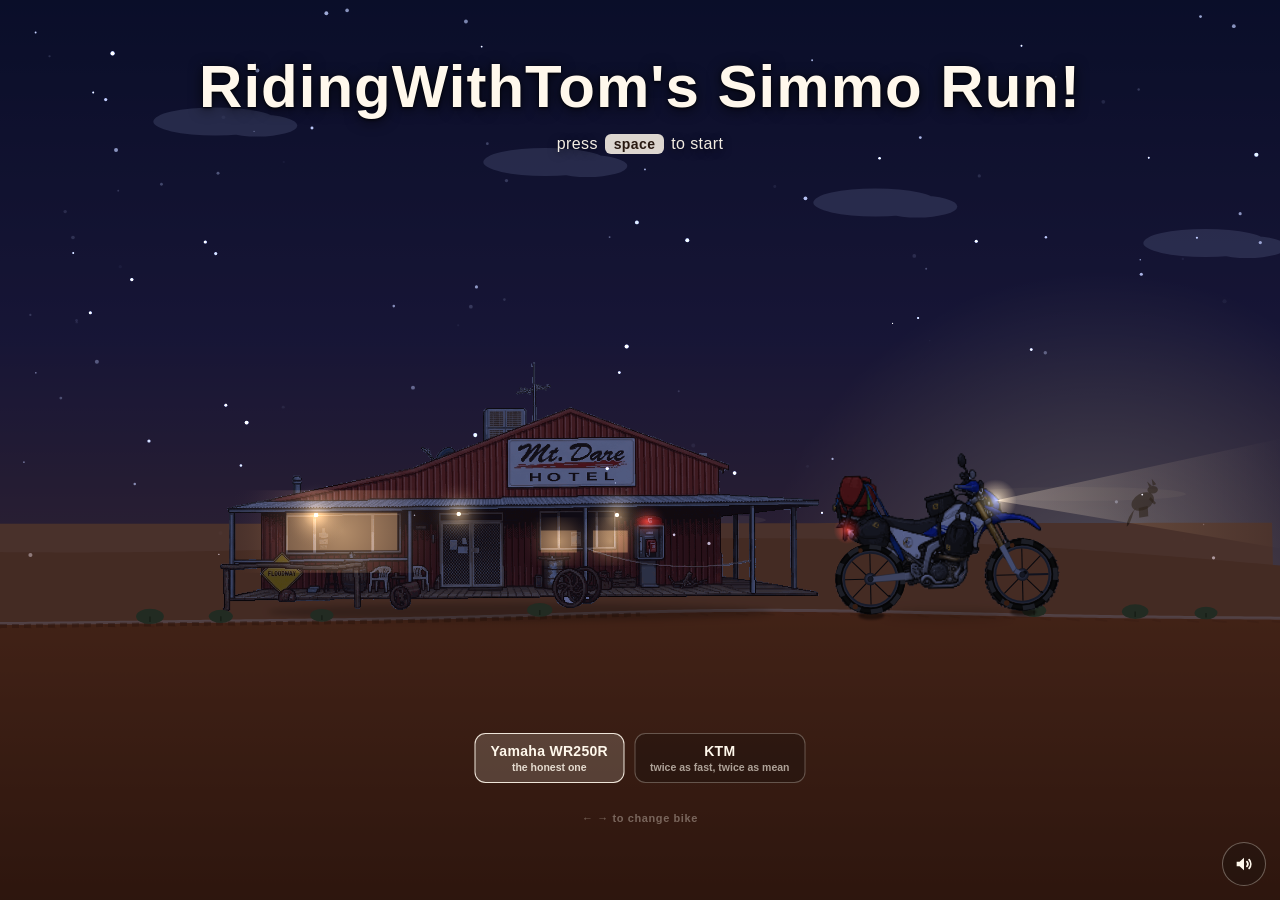
==== docs/index.html @ 2d92c9f3 "Second bike and difficulty: the KTM, twice as fast and twice as mean Everything that differs between" ====
<!doctype html>
<html lang="en">
<head>
<meta charset="UTF-8">
<meta name="viewport" content="width=device-width, initial-scale=1.0, maximum-scale=1.0, user-scalable=no, viewport-fit=cover">
<meta name="theme-color" content="#1c2e56">
<meta name="description" content="Ride a WR250R from Mt Dare Hotel to Birdsville across 1200 sand dunes of the Simpson Desert — on the back wheel, the whole way.">
<title>RidingWithTom's Simmo Run!</title>
<link rel="icon" href="data:image/svg+xml,%3Csvg%20xmlns%3D%22http%3A//www.w3.org/2000/svg%22%20viewBox%3D%220%200%2064%2064%22%3E%3Crect%20width%3D%2264%22%20height%3D%2264%22%20fill%3D%22%231c2e56%22/%3E%3Ccircle%20cx%3D%2232%22%20cy%3D%2234%22%20r%3D%2213%22%20fill%3D%22%23ffcf7a%22/%3E%3Cpath%20d%3D%22M0%2044c10-9%2018-4%2028-9s20%203%2036-6v35H0z%22%20fill%3D%22%23c85f2c%22/%3E%3Cpath%20d%3D%22M0%2054c14-7%2022-2%2034-6s16%201%2030-4v20H0z%22%20fill%3D%22%239c4620%22/%3E%3C/svg%3E">
<meta property="og:title" content="RidingWithTom's Simmo Run!">
<meta property="og:description" content="Ride a WR250R from Mt Dare Hotel to Birdsville across 1200 sand dunes of the Simpson Desert — on the back wheel, the whole way.">
<meta property="og:type" content="website">

<!-- Installed to the home screen this runs with no browser chrome at all, which
     is the only way to get true fullscreen on an iPhone — Safari on iOS has
     never supported the Fullscreen API for arbitrary elements. -->
<link rel="manifest" href="manifest.webmanifest">
<link rel="apple-touch-icon" href="assets/icon-180.png">
<meta name="apple-mobile-web-app-capable" content="yes">
<meta name="mobile-web-app-capable" content="yes">
<meta name="apple-mobile-web-app-status-bar-style" content="black-translucent">
<meta name="apple-mobile-web-app-title" content="Simmo Run">
<link rel="stylesheet" href="style.css?v=1785221811">
</head>
<body>
<div id="game-wrap">
  <canvas id="game"></canvas>

  <div id="fuel-hud">
    <div id="fuel-title">FUEL</div>
    <div id="fuel-bar"><div id="fuel-fill"></div></div>
    <div id="fuel-count"><span id="fuel-num">--</span><span class="cap">seconds left</span></div>
  </div>

  <div id="progress-hud">
    <div id="progress-title">Distance to Birdsville</div>
    <div id="progress-bar"><div id="progress-fill"></div></div>
    <div id="progress-count"><span id="dunes-num">1200</span><span class="cap">dunes to go</span></div>
  </div>

  <div id="help">&darr; lean back to lift the nose &nbsp;&nbsp; &uarr; lean forward to bring it down &mdash; keep that front wheel up!</div>

  <div id="touch-zones" aria-hidden="true">
    <div class="zone left"><span>&darr;<br>lean back</span></div>
    <div class="zone right"><span>&uarr;<br>lean forward</span></div>
  </div>

  <div id="rotate-hint" aria-hidden="true">&#8635; turn your phone sideways for a wider view</div>

  <button id="music-toggle" type="button" aria-label="Turn the music off">
    <svg viewBox="0 0 24 24" aria-hidden="true">
      <path class="cone" d="M4 9.5h3.2L12 5.2v13.6L7.2 14.5H4z"/>
      <path class="wave wave-1" d="M15.2 9.4a4 4 0 0 1 0 5.2"/>
      <path class="wave wave-2" d="M17.6 7.2a7.4 7.4 0 0 1 0 9.6"/>
      <path class="cross" d="M15.6 9.6l5 4.8M20.6 9.6l-5 4.8"/>
    </svg>
  </button>

  <div id="start-screen">
    <h1>RidingWithTom's Simmo Run!</h1>
    <p class="press-space"><span class="kbd-only">press <span class="key">space</span> to start</span><span class="touch-only"><span class="key">tap</span> to start</span></p>
  </div>

  <!-- Filled from the BIKES table in game.js?v=1785221811, so the markup can't drift out of step
       with the bikes that actually exist. Sits low, down in the sand, to leave the
       pub and the bike itself in the clear. -->
  <div id="bike-pick" role="radiogroup" aria-label="Choose your bike"></div>

  <div id="finish-screen" class="hidden">
    <h1>You made it to Birdsville!</h1>
    <p id="finish-time"></p>
    <p class="press-space"><span class="kbd-only">press <span class="key">space</span> to ride again</span><span class="touch-only"><span class="key">tap</span> to ride again</span></p>
  </div>

  <div id="dead-screen" class="hidden">
    <h1>You ran out of fuel and died</h1>
    <p id="dead-detail"></p>
    <p class="press-space"><span class="kbd-only">press <span class="key">space</span> to try again</span><span class="touch-only"><span class="key">tap</span> to try again</span></p>
  </div>
</div>
<script src="game.js?v=1785221811"></script>
</body>
</html>
---- docs/style.css ----
* { margin: 0; padding: 0; box-sizing: border-box; }

html, body {
  width: 100%;
  height: 100%;
  overflow: hidden;
  background: #c85f2c;
  font-family: -apple-system, BlinkMacSystemFont, "Segoe UI", Roboto, sans-serif;
  /* Mobile: the canvas owns every gesture. Without these, holding a lean
     scrolls the page, double-tapping zooms, and dragging bounces the viewport. */
  touch-action: none;
  overscroll-behavior: none;
  -webkit-tap-highlight-color: transparent;
  -webkit-user-select: none;
  user-select: none;
}

#game-wrap {
  position: relative;
  width: 100vw;
  height: 100vh;
  /* iOS Safari's 100vh is the *large* viewport — taller than what you can
     actually see — so the bottom of the canvas hides behind the toolbar. dvh
     tracks the visible area instead. The 100vh above stays as the fallback. */
  height: 100dvh;
  touch-action: none;
}

canvas#game {
  display: block;
  width: 100%;
  height: 100%;
  touch-action: none;
}

/* ---------- HUD ---------- */
#fuel-hud {
  position: absolute;
  top: calc(16px + env(safe-area-inset-top));
  left: calc(16px + env(safe-area-inset-left));
  color: #fff8ec;
  text-shadow: 0 1px 4px rgba(0,0,0,0.55);
  user-select: none;
  pointer-events: none;
}

#fuel-title {
  font-size: clamp(13px, 1vw, 36px);
  font-weight: 800;
  letter-spacing: 3px;
  margin-bottom: 8px;
}

#fuel-bar {
  width: clamp(150px, 11vw, 430px);
  height: clamp(10px, 0.95vw, 27px);
  border-radius: 14px;
  background: rgba(0,0,0,0.4);
  border: 3px solid rgba(255,248,236,0.6);
  overflow: hidden;
}

#fuel-fill {
  height: 100%;
  width: 100%;
  background: linear-gradient(90deg, #7ddc63, #e0c84a);
  transition: width 0.15s linear, background 0.3s ease;
}

#fuel-fill.low { background: linear-gradient(90deg, #e8a33a, #c23a1f); }
#fuel-fill.critical { background: #d5301a; }

#fuel-count {
  margin-top: 4px;
  line-height: 0.92;
}

#fuel-num {
  display: block;
  font-size: clamp(26px, 4.3vw, 155px);
  font-weight: 800;
  opacity: 0.98;
  font-variant-numeric: tabular-nums;
}

#progress-hud {
  position: absolute;
  top: calc(16px + env(safe-area-inset-top));
  right: calc(16px + env(safe-area-inset-right));
  color: #fff8ec;
  text-shadow: 0 1px 4px rgba(0,0,0,0.55);
  text-align: right;
  user-select: none;
  pointer-events: none;
}

#progress-title {
  font-size: clamp(13px, 1vw, 36px);
  font-weight: 800;
  letter-spacing: 0.5px;
  margin-bottom: 8px;
}

#progress-bar {
  width: clamp(150px, 11vw, 430px);
  height: clamp(8px, 0.75vw, 21px);
  border-radius: 11px;
  background: rgba(0,0,0,0.38);
  border: 3px solid rgba(255,248,236,0.45);
  overflow: hidden;
  margin-left: auto;
}

#progress-fill {
  height: 100%;
  width: 0%;
  background: linear-gradient(90deg, #e3b93f, #c23a1f);
  border-radius: 5px;
  transition: width 0.1s linear;
}

#progress-count {
  margin-top: 4px;
  line-height: 0.92;
}

#dunes-num {
  display: block;
  font-size: clamp(24px, 4vw, 145px);
  font-weight: 800;
  opacity: 0.98;
  font-variant-numeric: tabular-nums;
}

/* the wording rides along as a caption so the numeral can go really big */
.cap {
  display: block;
  font-size: clamp(11px, 0.7vw, 24px);
  font-weight: 700;
  letter-spacing: 0.6px;
  opacity: 0.9;
  margin-top: 2px;
}

/* Keyboard players only — on touch the zone labels say it in place, and a pill
   at the bottom of a phone screen is just something else covering the sand. */
@media (hover: none) and (pointer: coarse) {
  #help { display: none; }
}

#help {
  position: absolute;
  bottom: calc(14px + env(safe-area-inset-bottom));
  left: 50%;
  transform: translateX(-50%);
  color: #fff8ec;
  background: rgba(30, 20, 15, 0.35);
  padding: 6px 16px;
  border-radius: 20px;
  font-size: 13px;
  letter-spacing: 0.3px;
  user-select: none;
  pointer-events: none;
}

/* ---------- overlays ---------- */
#start-screen, #finish-screen, #dead-screen {
  position: absolute;
  inset: 0;
  display: flex;
  flex-direction: column;
  align-items: center;
  justify-content: center;
  gap: 8px;
  pointer-events: none;      /* taps belong to the game, not the overlay */
  color: #fff8ec;
  text-align: center;
  text-shadow: 0 2px 8px rgba(0,0,0,0.6);
  user-select: none;
}

/* No wash over the start screen — the desert behind it is the point. The title
   carries its own shadow, so it still reads against a bright sky. */
#start-screen  { background: none; }
#finish-screen { background: linear-gradient(180deg, rgba(28,46,86,0.55), rgba(150,64,26,0.6)); }
#dead-screen   { background: linear-gradient(180deg, rgba(60,12,6,0.72), rgba(20,8,4,0.8)); }

#start-screen {
  justify-content: flex-start;
  padding-top: calc(6dvh + env(safe-area-inset-top));
}

#start-screen h1 {
  font-size: clamp(28px, 5.6vw, 60px);
  letter-spacing: 1px;
  line-height: 1.1;
  text-shadow: 0 2px 14px rgba(0,0,0,0.75), 0 1px 3px rgba(0,0,0,0.9);
}

#finish-screen h1, #dead-screen h1 {
  font-size: clamp(24px, 4.4vw, 44px);
  letter-spacing: 0.5px;
}

.press-space {
  font-size: 16px;
  opacity: 0.95;
  margin-top: 6px;
  letter-spacing: 0.4px;
}

.key {
  display: inline-block;
  padding: 2px 9px;
  margin: 0 2px;
  border-radius: 6px;
  background: rgba(255,248,236,0.9);
  color: #2a1a10;
  font-weight: 800;
  font-size: 14px;
  text-shadow: none;
  animation: keypulse 1.5s ease-in-out infinite;
}

@keyframes keypulse {
  0%, 100% { opacity: 1; }
  50%      { opacity: 0.55; }
}


#finish-time, #dead-detail {
  font-size: 15px;
  opacity: 0.9;
}

.hidden { display: none !important; }

/* ---------- keyboard vs touch wording ---------- */
/* Coarse pointer with no hover = phone or tablet. Swap the arrow-key
   instructions for tap instructions rather than showing both. */
.touch-only { display: none; }

@media (hover: none) and (pointer: coarse) {
  .kbd-only   { display: none; }
  .touch-only { display: inline; }
}

/* ---------- touch lean zones ---------- */
#touch-zones {
  position: absolute;
  inset: 0;
  display: none;               /* touch devices only, and only while riding */
  pointer-events: none;        /* game.js listens on window, not on these */
}


#touch-zones .zone {
  position: absolute;
  top: 0;
  bottom: 0;
  width: 50%;
  display: flex;
  align-items: flex-end;
  justify-content: center;
  /* a third up from the bottom, which puts them below the horizon and into the
     sand rather than hanging in the sky */
  padding-bottom: 30dvh;
}

#touch-zones .zone.left  { left: 0; }
#touch-zones .zone.right { right: 0; }

#touch-zones .zone span {
  color: #fff8ec;
  opacity: 0.16;
  font-size: 15px;
  font-weight: 800;
  letter-spacing: 1px;
  line-height: 1.5;
  text-align: center;
  text-shadow: 0 1px 4px rgba(0,0,0,0.5);
  /* The hint has done its job after a few seconds of riding. */
  animation: zonefade 6s ease-out 3s forwards;
}

@keyframes zonefade {
  to { opacity: 0; }
}

/* ---------- portrait nudge ---------- */
#rotate-hint {
  display: none;
  position: absolute;
  bottom: calc(58px + env(safe-area-inset-bottom));
  left: 50%;
  transform: translateX(-50%);
  padding: 7px 15px;
  border-radius: 20px;
  background: rgba(30, 20, 15, 0.55);
  color: #fff8ec;
  font-size: 12px;
  font-weight: 700;
  letter-spacing: 0.3px;
  white-space: nowrap;
  pointer-events: none;
  text-shadow: 0 1px 4px rgba(0,0,0,0.6);
}

@media (hover: none) and (pointer: coarse) and (orientation: portrait) {
  #rotate-hint { display: block; }
}

/* The zones are a touch affordance, so only coarse pointers get them, and only
   once the run is under way — the title screen has its own instructions. */
@media (hover: none) and (pointer: coarse) {
  body.riding #touch-zones { display: block; }
}

/* ---------- small screens ---------- */
/* The HUD numerals are sized for a desktop monitor; on a phone in landscape
   they'd swallow the sky. The overlay copy needs reining in too. */
@media (max-width: 900px), (max-height: 520px) {
  #fuel-hud, #progress-hud { top: calc(10px + env(safe-area-inset-top)); }
  #fuel-hud { left: calc(10px + env(safe-area-inset-left)); }
  #progress-hud { right: calc(10px + env(safe-area-inset-right)); }
  #fuel-num   { font-size: 30px; }
  #dunes-num  { font-size: 28px; }
  #fuel-title, #progress-title { font-size: 11px; margin-bottom: 5px; }
  #fuel-bar, #progress-bar { width: 118px; border-width: 2px; }
  #fuel-bar { height: 9px; }
  #progress-bar { height: 7px; }
  .cap { font-size: 9px; }


  #start-screen h1 { font-size: 27px; }
  #finish-screen h1, #dead-screen h1 { font-size: 22px; }
  .press-space { font-size: 13px; }
}

/* A phone in landscape is short, not narrow. Don't gate this on pointer type —
   a small desktop window has exactly the same problem. */
@media (max-height: 520px) {
  #touch-zones .zone { padding-bottom: 22dvh; }
  #start-screen { gap: 3px; padding-top: calc(4dvh + env(safe-area-inset-top)); }
  #start-screen h1 { font-size: 23px; }
  .press-space { font-size: 12px; margin-top: 3px; }
  #finish-screen h1, #dead-screen h1 { font-size: 20px; }
  #finish-time, #dead-detail { font-size: 12px; }
}

@media (max-height: 380px) {
  #start-screen h1 { font-size: 19px; }
}


/* ---------- title screen: nothing but the name and the prompt ---------- */
/* The fuel and distance readouts mean nothing before you set off, and at the top
   of a phone screen they collide with the title. The help bar is redundant too —
   on touch the zone labels carry it, and on desktop it belongs to the run. */
body.on-title #fuel-hud,
body.on-title #progress-hud,
body.on-title #help {
  display: none;
}

/* ---------- bike picker ---------- */
/* Down in the sand rather than under the title: the start screen is deliberately
   bare up top, and this keeps the pub and the bike unobscured. */
#bike-pick {
  position: absolute;
  left: 50%;
  transform: translateX(-50%);
  bottom: calc(13dvh + env(safe-area-inset-bottom));
  display: flex;
  gap: 10px;
  pointer-events: auto;         /* the overlay above it is inert */
}

/* Only while the run hasn't started — there's nothing to choose mid-ride. */
body:not(.on-title) #bike-pick { display: none; }

#bike-pick button {
  display: block;
  min-width: 116px;
  padding: 9px 15px;
  border: 1.5px solid rgba(255, 248, 236, 0.28);
  border-radius: 11px;
  background: rgba(30, 20, 15, 0.44);
  color: #fff8ec;
  font: inherit;
  text-align: center;
  cursor: pointer;
  -webkit-tap-highlight-color: transparent;
}

#bike-pick .bike-name {
  display: block;
  font-size: 14px;
  font-weight: 800;
  letter-spacing: 0.3px;
}

#bike-pick .bike-trait {
  display: block;
  margin-top: 2px;
  font-size: 10.5px;
  font-weight: 600;
  opacity: 0.62;
}

#bike-pick button[aria-checked="true"] {
  border-color: rgba(255, 248, 236, 0.9);
  background: rgba(255, 248, 236, 0.17);
}

#bike-pick button[aria-checked="true"] .bike-trait { opacity: 0.85; }

/* Keyboards get the hint; on a touch screen the cards are their own affordance. */
#bike-pick-hint {
  position: absolute;
  left: 50%;
  transform: translateX(-50%);
  bottom: calc(8.4dvh + env(safe-area-inset-bottom));
  color: #fff8ec;
  opacity: 0.34;
  font-size: 11px;
  font-weight: 700;
  letter-spacing: 0.6px;
  white-space: nowrap;
}

body:not(.on-title) #bike-pick-hint { display: none; }

/* Short screens: the sand is thin, so tuck the picker in and shrink it. */
@media (max-height: 520px) {
  #bike-pick { bottom: calc(9dvh + env(safe-area-inset-bottom)); gap: 8px; }
  #bike-pick button { min-width: 96px; padding: 6px 11px; }
  #bike-pick .bike-name { font-size: 12px; }
  #bike-pick .bike-trait { font-size: 9.5px; }
  #bike-pick-hint { bottom: calc(5dvh + env(safe-area-inset-bottom)); font-size: 10px; }
}

/* ---------- music toggle ---------- */
/* pointer-events on, and its own handler stops the event reaching the window
   listener — otherwise tapping it would also lean the bike, and on the title screen
   would start the run. */
#music-toggle {
  position: absolute;
  right: calc(14px + env(safe-area-inset-right));
  bottom: calc(14px + env(safe-area-inset-bottom));
  width: 44px;
  height: 44px;
  display: grid;
  place-items: center;
  padding: 0;
  border: 1.5px solid rgba(255,248,236,0.32);
  border-radius: 50%;
  background: rgba(30, 20, 15, 0.42);
  color: #fff8ec;
  cursor: pointer;
  pointer-events: auto;
  -webkit-tap-highlight-color: transparent;
}

#music-toggle svg {
  width: 22px;
  height: 22px;
  fill: none;
  stroke: currentColor;
  stroke-width: 1.9;
  stroke-linecap: round;
  stroke-linejoin: round;
}

#music-toggle .cone { fill: currentColor; stroke: none; }
#music-toggle .cross { display: none; }

/* muted: drop the waves, show the cross, and dim the whole thing */
#music-toggle.muted { opacity: 0.6; }
#music-toggle.muted .wave { display: none; }
#music-toggle.muted .cross { display: inline; }
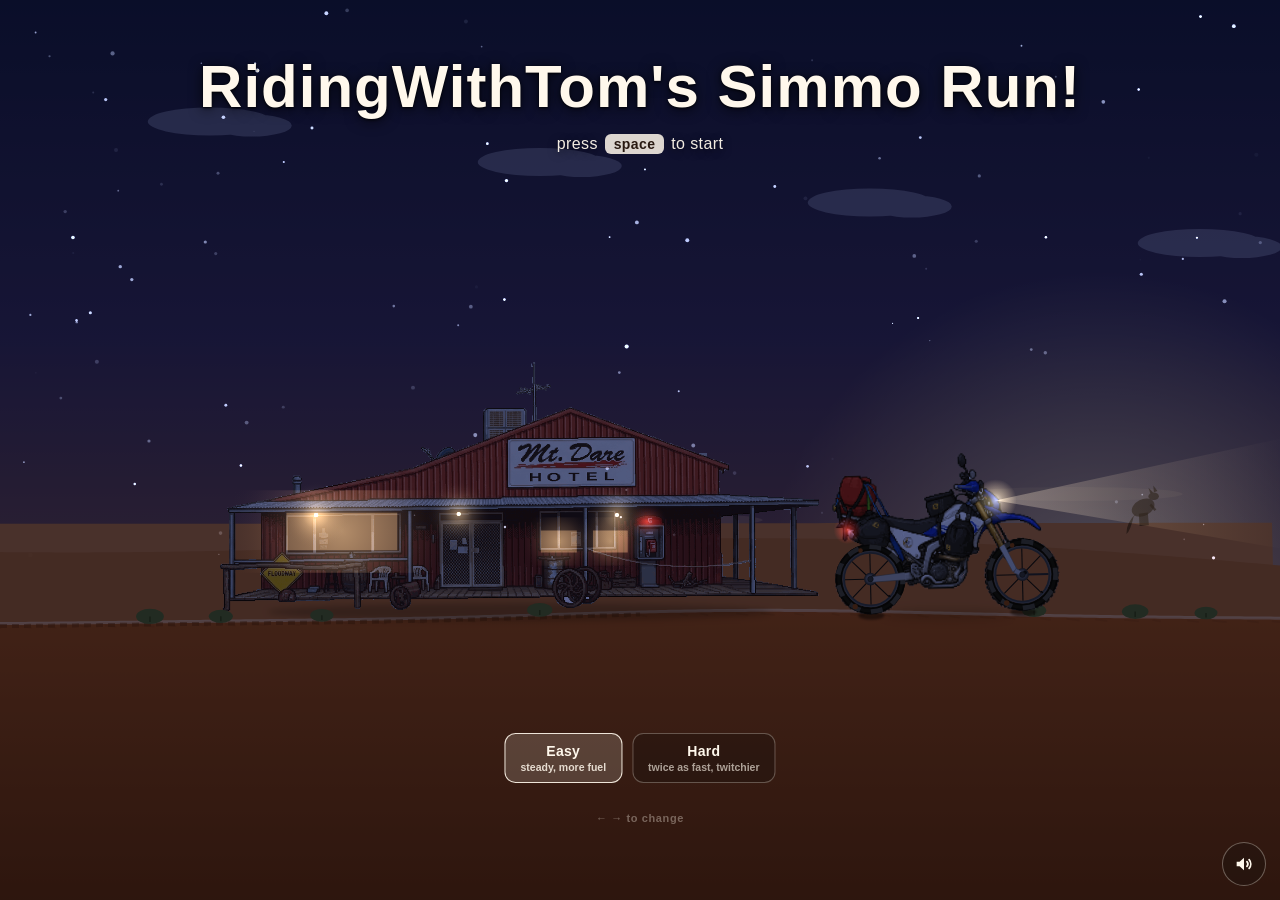
==== commit 725242e1: "Pick a difficulty, not a bike: the cards read Easy and Hard The player is choosing how hard the run " ====
--- a/docs/index.html
+++ b/docs/index.html
@@ -20,7 +20,7 @@
 <meta name="mobile-web-app-capable" content="yes">
 <meta name="apple-mobile-web-app-status-bar-style" content="black-translucent">
 <meta name="apple-mobile-web-app-title" content="Simmo Run">
-<link rel="stylesheet" href="style.css?v=1785221811">
+<link rel="stylesheet" href="style.css?v=1785226968">
 </head>
 <body>
 <div id="game-wrap">
@@ -61,10 +61,10 @@
     <p class="press-space"><span class="kbd-only">press <span class="key">space</span> to start</span><span class="touch-only"><span class="key">tap</span> to start</span></p>
   </div>
 
-  <!-- Filled from the BIKES table in game.js?v=1785221811, so the markup can't drift out of step
-       with the bikes that actually exist. Sits low, down in the sand, to leave the
-       pub and the bike itself in the clear. -->
-  <div id="bike-pick" role="radiogroup" aria-label="Choose your bike"></div>
+  <!-- Filled from the BIKES table in game.js?v=1785226968, so the markup can't drift out of step
+       with the bikes that actually exist. The cards show the difficulty rather than
+       the machine. Sits low, down in the sand, to leave the pub and the bike clear. -->
+  <div id="bike-pick" role="radiogroup" aria-label="Choose difficulty"></div>
 
   <div id="finish-screen" class="hidden">
     <h1>You made it to Birdsville!</h1>
@@ -78,6 +78,6 @@
     <p class="press-space"><span class="kbd-only">press <span class="key">space</span> to try again</span><span class="touch-only"><span class="key">tap</span> to try again</span></p>
   </div>
 </div>
-<script src="game.js?v=1785221811"></script>
+<script src="game.js?v=1785226968"></script>
 </body>
 </html>
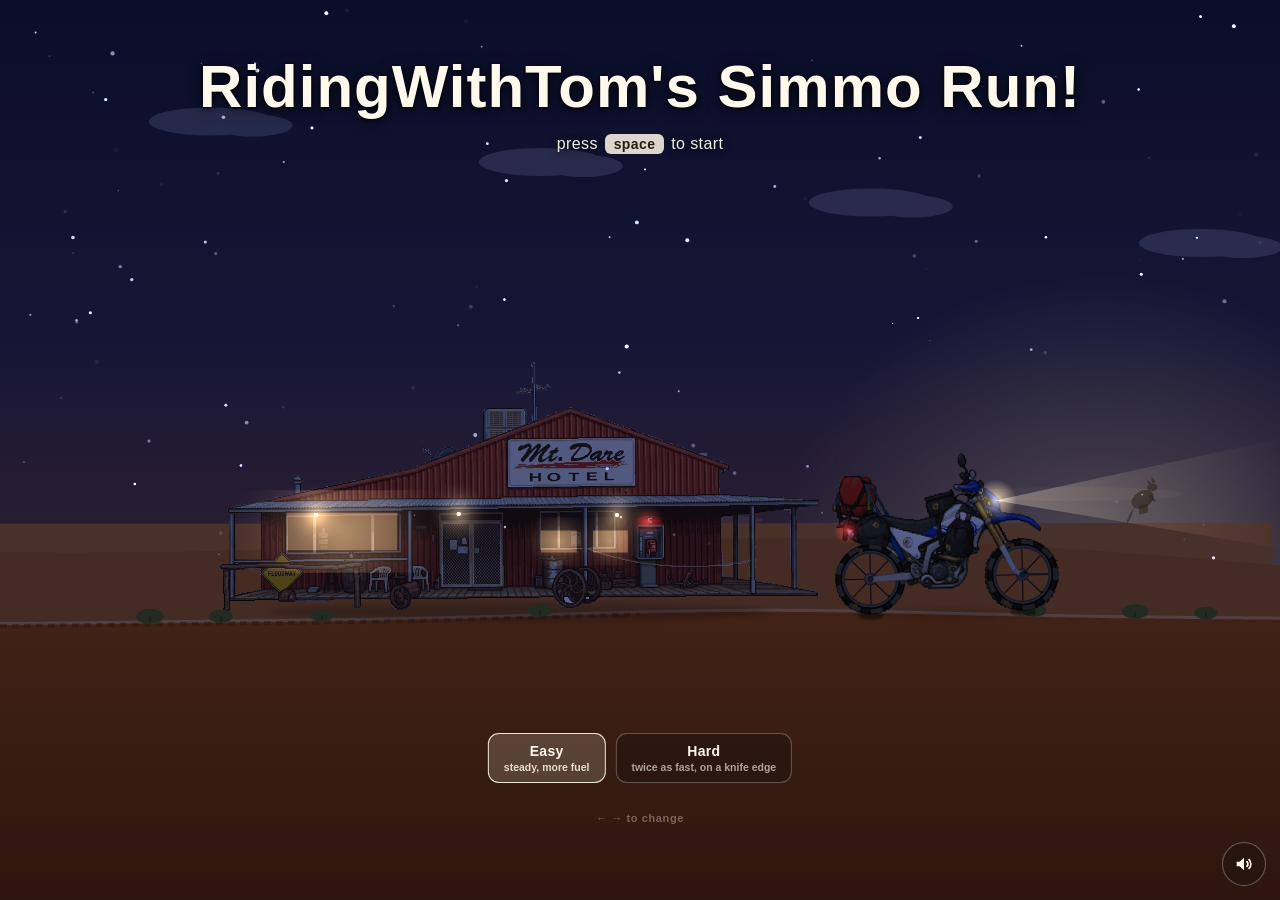
==== commit 2a3e1a71: "Hard mode was the easier bike to balance; make it genuinely hard Measuring twitchiness alone was the" ====
--- a/docs/index.html
+++ b/docs/index.html
@@ -20,7 +20,7 @@
 <meta name="mobile-web-app-capable" content="yes">
 <meta name="apple-mobile-web-app-status-bar-style" content="black-translucent">
 <meta name="apple-mobile-web-app-title" content="Simmo Run">
-<link rel="stylesheet" href="style.css?v=1785226968">
+<link rel="stylesheet" href="style.css?v=1785228703">
 </head>
 <body>
 <div id="game-wrap">
@@ -61,7 +61,7 @@
     <p class="press-space"><span class="kbd-only">press <span class="key">space</span> to start</span><span class="touch-only"><span class="key">tap</span> to start</span></p>
   </div>
 
-  <!-- Filled from the BIKES table in game.js?v=1785226968, so the markup can't drift out of step
+  <!-- Filled from the BIKES table in game.js?v=1785228703, so the markup can't drift out of step
        with the bikes that actually exist. The cards show the difficulty rather than
        the machine. Sits low, down in the sand, to leave the pub and the bike clear. -->
   <div id="bike-pick" role="radiogroup" aria-label="Choose difficulty"></div>
@@ -78,6 +78,6 @@
     <p class="press-space"><span class="kbd-only">press <span class="key">space</span> to try again</span><span class="touch-only"><span class="key">tap</span> to try again</span></p>
   </div>
 </div>
-<script src="game.js?v=1785226968"></script>
+<script src="game.js?v=1785228703"></script>
 </body>
 </html>
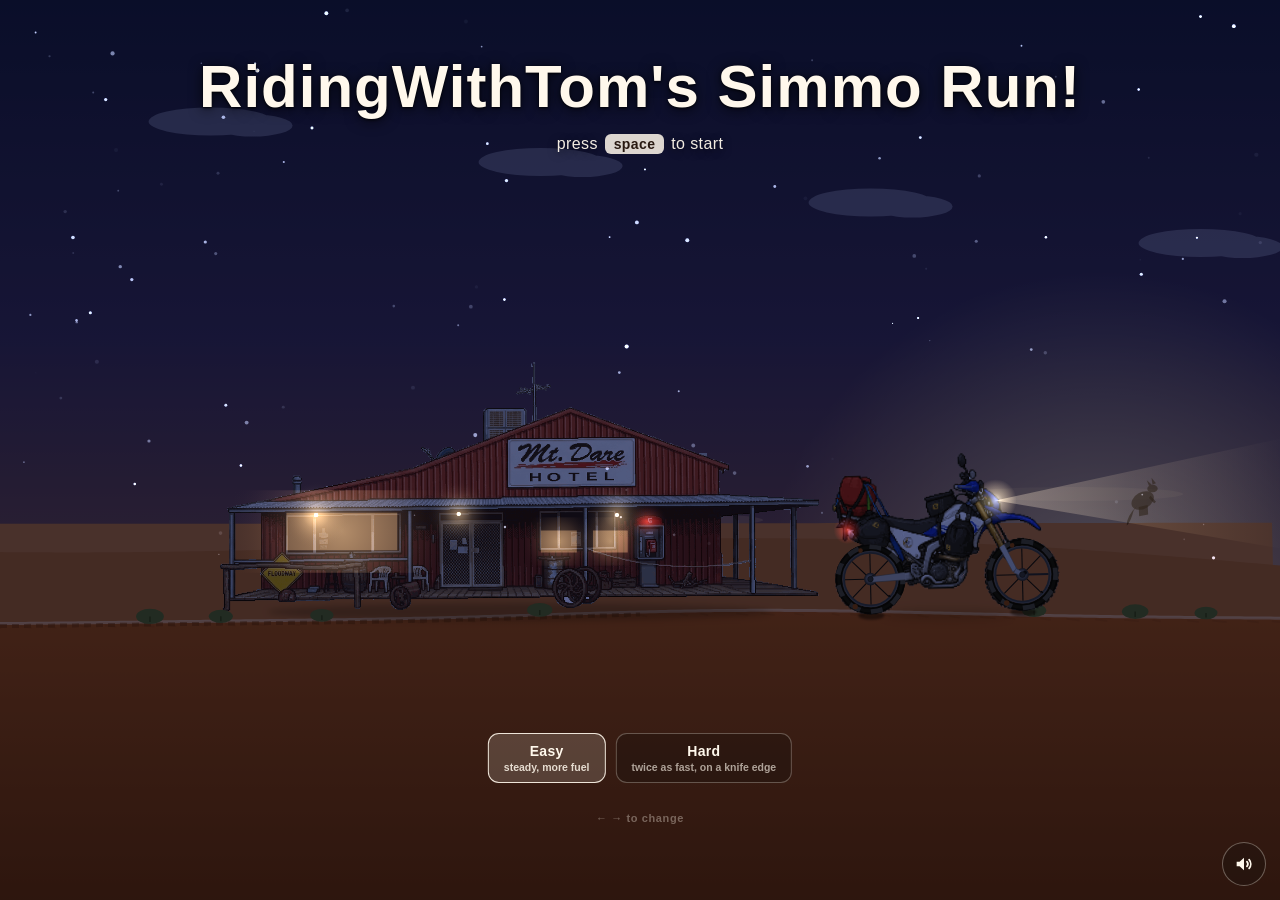
==== commit f837cb0a: "Hard mode gets the KTM it was always meant to have assets/prep_ktm.py, because this sprite arrives i" ====
--- a/docs/index.html
+++ b/docs/index.html
@@ -20,7 +20,7 @@
 <meta name="mobile-web-app-capable" content="yes">
 <meta name="apple-mobile-web-app-status-bar-style" content="black-translucent">
 <meta name="apple-mobile-web-app-title" content="Simmo Run">
-<link rel="stylesheet" href="style.css?v=1785228703">
+<link rel="stylesheet" href="style.css?v=1785229679">
 </head>
 <body>
 <div id="game-wrap">
@@ -61,7 +61,7 @@
     <p class="press-space"><span class="kbd-only">press <span class="key">space</span> to start</span><span class="touch-only"><span class="key">tap</span> to start</span></p>
   </div>
 
-  <!-- Filled from the BIKES table in game.js?v=1785228703, so the markup can't drift out of step
+  <!-- Filled from the BIKES table in game.js?v=1785229679, so the markup can't drift out of step
        with the bikes that actually exist. The cards show the difficulty rather than
        the machine. Sits low, down in the sand, to leave the pub and the bike clear. -->
   <div id="bike-pick" role="radiogroup" aria-label="Choose difficulty"></div>
@@ -78,6 +78,6 @@
     <p class="press-space"><span class="kbd-only">press <span class="key">space</span> to try again</span><span class="touch-only"><span class="key">tap</span> to try again</span></p>
   </div>
 </div>
-<script src="game.js?v=1785228703"></script>
+<script src="game.js?v=1785229679"></script>
 </body>
 </html>
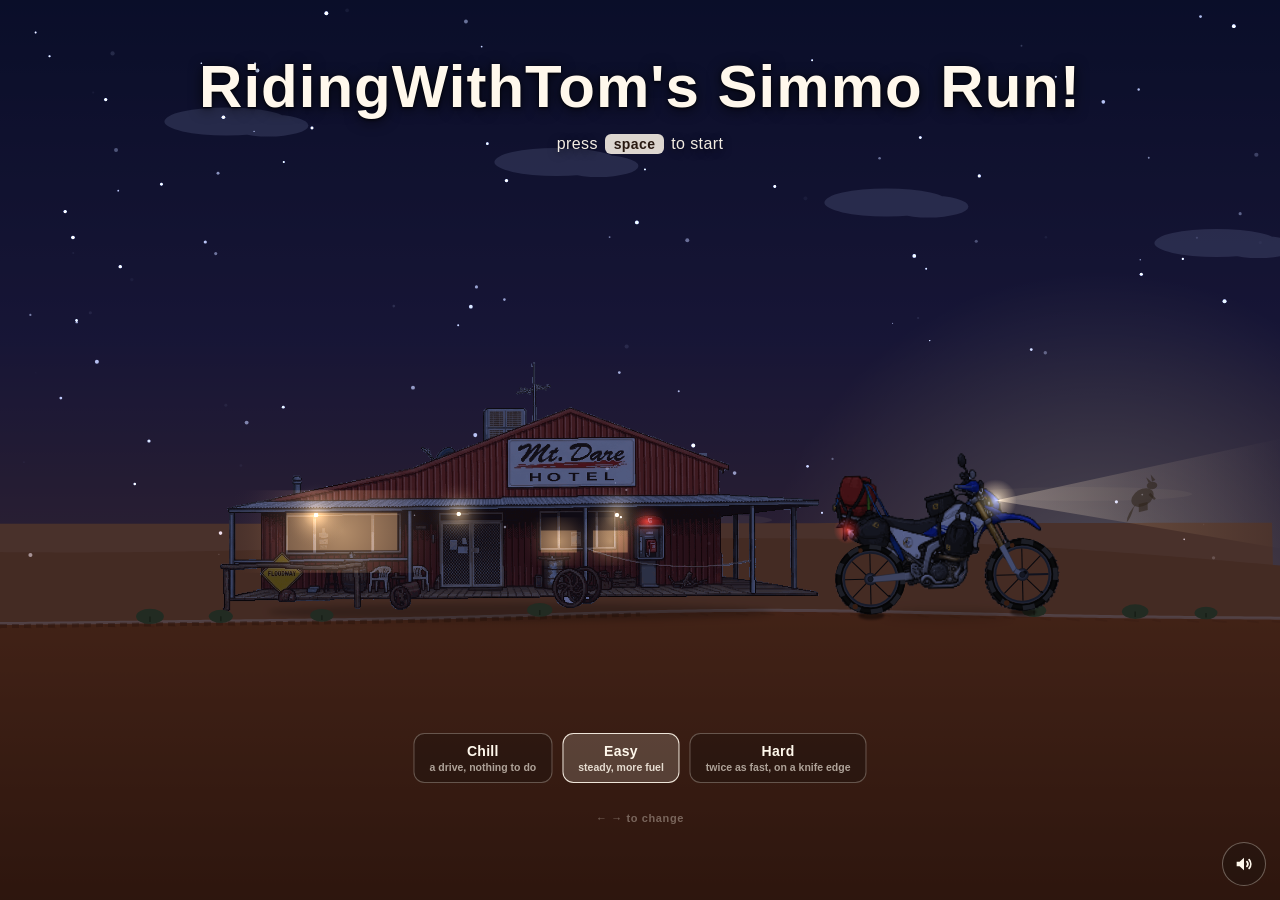
==== commit 6f834c1b: "Chill mode: a Jeep, half speed, nothing to do Turns the game off rather than making it easy. The who" ====
--- a/docs/index.html
+++ b/docs/index.html
@@ -20,7 +20,7 @@
 <meta name="mobile-web-app-capable" content="yes">
 <meta name="apple-mobile-web-app-status-bar-style" content="black-translucent">
 <meta name="apple-mobile-web-app-title" content="Simmo Run">
-<link rel="stylesheet" href="style.css?v=1785229679">
+<link rel="stylesheet" href="style.css?v=1785231063">
 </head>
 <body>
 <div id="game-wrap">
@@ -61,7 +61,7 @@
     <p class="press-space"><span class="kbd-only">press <span class="key">space</span> to start</span><span class="touch-only"><span class="key">tap</span> to start</span></p>
   </div>
 
-  <!-- Filled from the BIKES table in game.js?v=1785229679, so the markup can't drift out of step
+  <!-- Filled from the BIKES table in game.js?v=1785231063, so the markup can't drift out of step
        with the bikes that actually exist. The cards show the difficulty rather than
        the machine. Sits low, down in the sand, to leave the pub and the bike clear. -->
   <div id="bike-pick" role="radiogroup" aria-label="Choose difficulty"></div>
@@ -78,6 +78,6 @@
     <p class="press-space"><span class="kbd-only">press <span class="key">space</span> to try again</span><span class="touch-only"><span class="key">tap</span> to try again</span></p>
   </div>
 </div>
-<script src="game.js?v=1785229679"></script>
+<script src="game.js?v=1785231063"></script>
 </body>
 </html>
--- a/docs/style.css
+++ b/docs/style.css
@@ -363,6 +363,16 @@
   display: none;
 }
 
+/* ---------- chill: nothing to fail at ---------- */
+/* No fuel clock, so no readout; no controls, so no lean instructions and no touch
+   zones. The distance readout stays, because watching Birdsville come closer is the
+   whole point of the drive. */
+body.autopilot #fuel-hud,
+body.autopilot #help,
+body.autopilot #touch-zones {
+  display: none;
+}
+
 /* ---------- bike picker ---------- */
 /* Down in the sand rather than under the title: the start screen is deliberately
    bare up top, and this keeps the pub and the bike unobscured. */
@@ -430,6 +440,16 @@
 }
 
 body:not(.on-title) #bike-pick-hint { display: none; }
+
+/* Three cards at full width come to 368px, which only just clears a 375px phone and
+   overflows a 320px one. Narrow screens get smaller cards rather than a wrapped row. */
+@media (max-width: 430px) {
+  #bike-pick { gap: 6px; }
+  #bike-pick button { min-width: 0; flex: 1 1 0; padding: 8px 6px; }
+  #bike-pick .bike-name { font-size: 13px; }
+  #bike-pick .bike-trait { font-size: 9px; }
+  #bike-pick { left: 0; right: 0; transform: none; margin: 0 12px; }
+}
 
 /* Short screens: the sand is thin, so tuck the picker in and shrink it. */
 @media (max-height: 520px) {
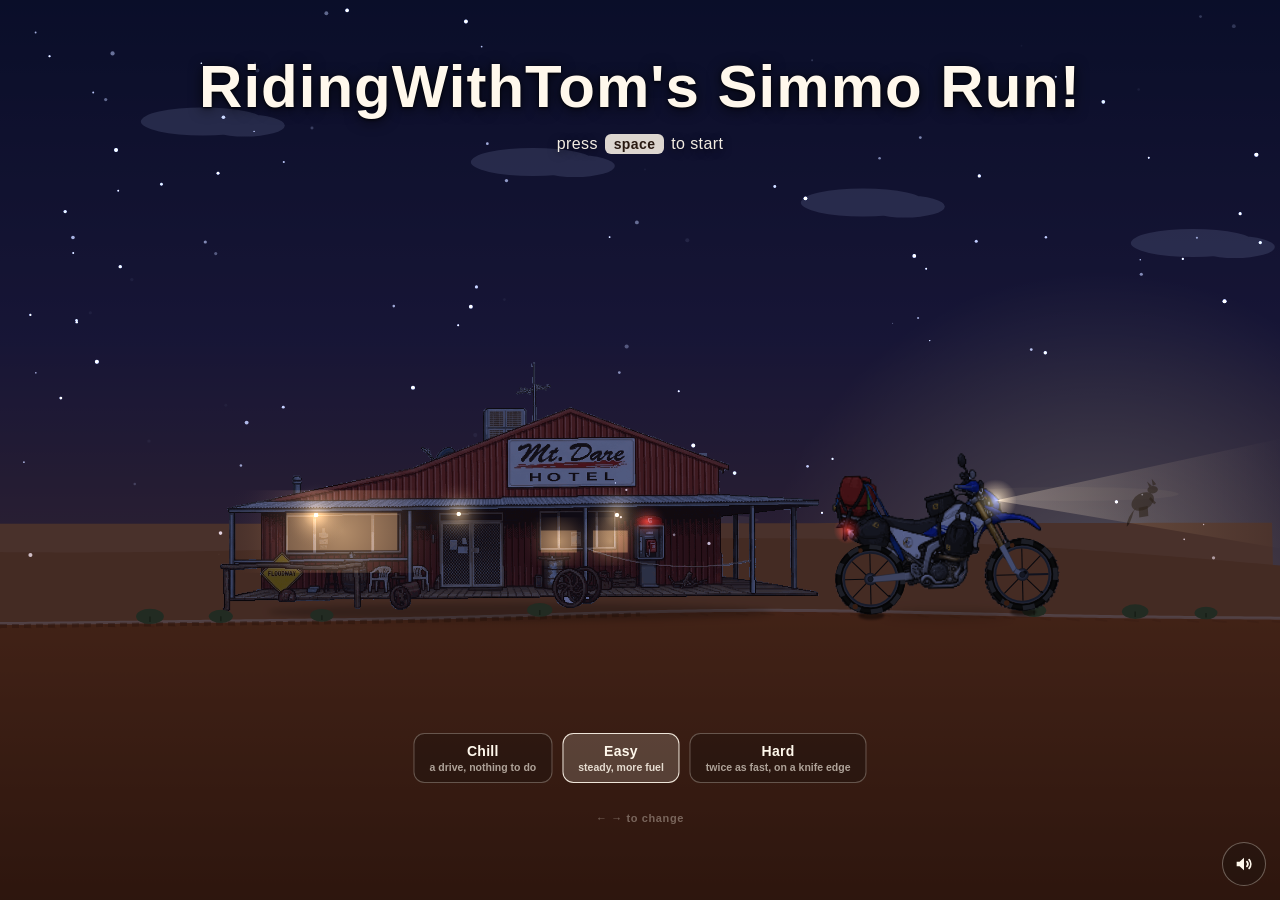
==== commit 4301d5f9: "The Jeep keeps its own wheels The procedural wheel exists so the desert shows through a bike's spoke" ====
--- a/docs/index.html
+++ b/docs/index.html
@@ -20,7 +20,7 @@
 <meta name="mobile-web-app-capable" content="yes">
 <meta name="apple-mobile-web-app-status-bar-style" content="black-translucent">
 <meta name="apple-mobile-web-app-title" content="Simmo Run">
-<link rel="stylesheet" href="style.css?v=1785231063">
+<link rel="stylesheet" href="style.css?v=1785231510">
 </head>
 <body>
 <div id="game-wrap">
@@ -61,7 +61,7 @@
     <p class="press-space"><span class="kbd-only">press <span class="key">space</span> to start</span><span class="touch-only"><span class="key">tap</span> to start</span></p>
   </div>
 
-  <!-- Filled from the BIKES table in game.js?v=1785231063, so the markup can't drift out of step
+  <!-- Filled from the BIKES table in game.js?v=1785231510, so the markup can't drift out of step
        with the bikes that actually exist. The cards show the difficulty rather than
        the machine. Sits low, down in the sand, to leave the pub and the bike clear. -->
   <div id="bike-pick" role="radiogroup" aria-label="Choose difficulty"></div>
@@ -78,6 +78,6 @@
     <p class="press-space"><span class="kbd-only">press <span class="key">space</span> to try again</span><span class="touch-only"><span class="key">tap</span> to try again</span></p>
   </div>
 </div>
-<script src="game.js?v=1785231063"></script>
+<script src="game.js?v=1785231510"></script>
 </body>
 </html>
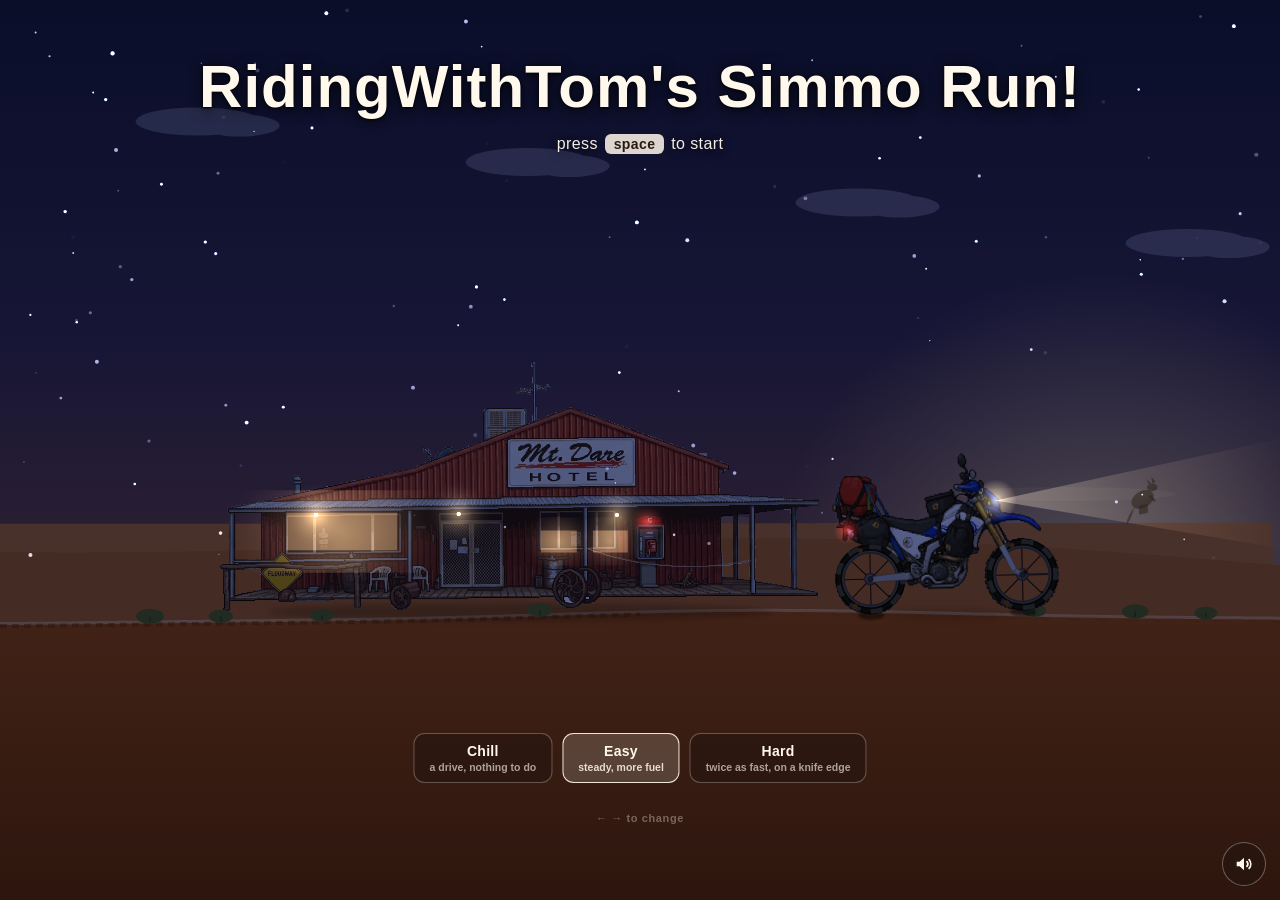
==== commit 7bccd5f4: "Clean the Jeep's keyed edges, and put its tail light on the tail light Two things off with the sprit" ====
--- a/docs/index.html
+++ b/docs/index.html
@@ -20,7 +20,7 @@
 <meta name="mobile-web-app-capable" content="yes">
 <meta name="apple-mobile-web-app-status-bar-style" content="black-translucent">
 <meta name="apple-mobile-web-app-title" content="Simmo Run">
-<link rel="stylesheet" href="style.css?v=1785231510">
+<link rel="stylesheet" href="style.css?v=1785237094">
 </head>
 <body>
 <div id="game-wrap">
@@ -61,7 +61,7 @@
     <p class="press-space"><span class="kbd-only">press <span class="key">space</span> to start</span><span class="touch-only"><span class="key">tap</span> to start</span></p>
   </div>
 
-  <!-- Filled from the BIKES table in game.js?v=1785231510, so the markup can't drift out of step
+  <!-- Filled from the BIKES table in game.js?v=1785237094, so the markup can't drift out of step
        with the bikes that actually exist. The cards show the difficulty rather than
        the machine. Sits low, down in the sand, to leave the pub and the bike clear. -->
   <div id="bike-pick" role="radiogroup" aria-label="Choose difficulty"></div>
@@ -78,6 +78,6 @@
     <p class="press-space"><span class="kbd-only">press <span class="key">space</span> to try again</span><span class="touch-only"><span class="key">tap</span> to try again</span></p>
   </div>
 </div>
-<script src="game.js?v=1785231510"></script>
+<script src="game.js?v=1785237094"></script>
 </body>
 </html>
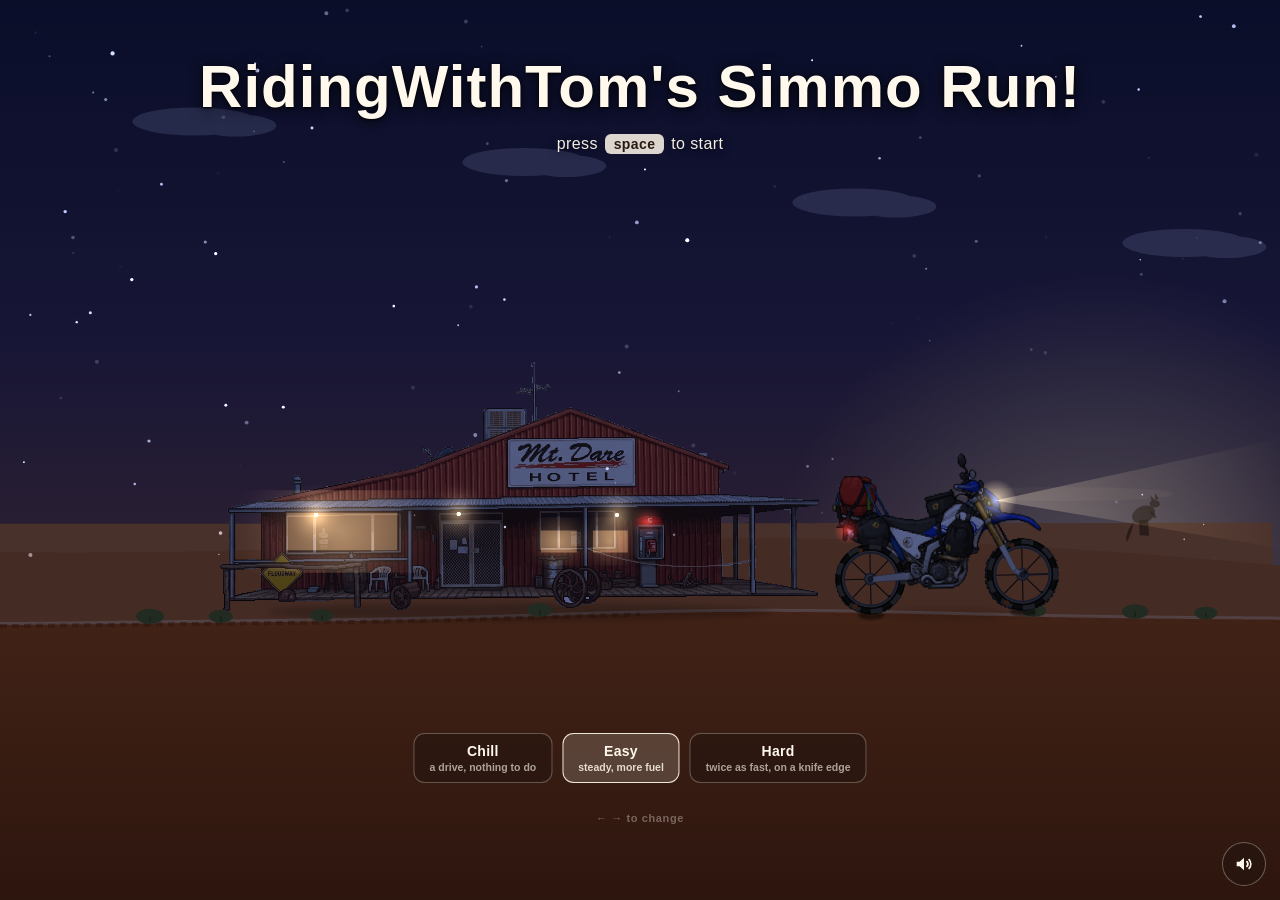
==== commit a9f7c75f: "Finish cleaning the Jeep's edges Three separate things were making a pale rim, and only the first wa" ====
--- a/docs/index.html
+++ b/docs/index.html
@@ -20,7 +20,7 @@
 <meta name="mobile-web-app-capable" content="yes">
 <meta name="apple-mobile-web-app-status-bar-style" content="black-translucent">
 <meta name="apple-mobile-web-app-title" content="Simmo Run">
-<link rel="stylesheet" href="style.css?v=1785237094">
+<link rel="stylesheet" href="style.css?v=1785238278">
 </head>
 <body>
 <div id="game-wrap">
@@ -61,7 +61,7 @@
     <p class="press-space"><span class="kbd-only">press <span class="key">space</span> to start</span><span class="touch-only"><span class="key">tap</span> to start</span></p>
   </div>
 
-  <!-- Filled from the BIKES table in game.js?v=1785237094, so the markup can't drift out of step
+  <!-- Filled from the BIKES table in game.js?v=1785238278, so the markup can't drift out of step
        with the bikes that actually exist. The cards show the difficulty rather than
        the machine. Sits low, down in the sand, to leave the pub and the bike clear. -->
   <div id="bike-pick" role="radiogroup" aria-label="Choose difficulty"></div>
@@ -78,6 +78,6 @@
     <p class="press-space"><span class="kbd-only">press <span class="key">space</span> to try again</span><span class="touch-only"><span class="key">tap</span> to try again</span></p>
   </div>
 </div>
-<script src="game.js?v=1785237094"></script>
+<script src="game.js?v=1785238278"></script>
 </body>
 </html>
